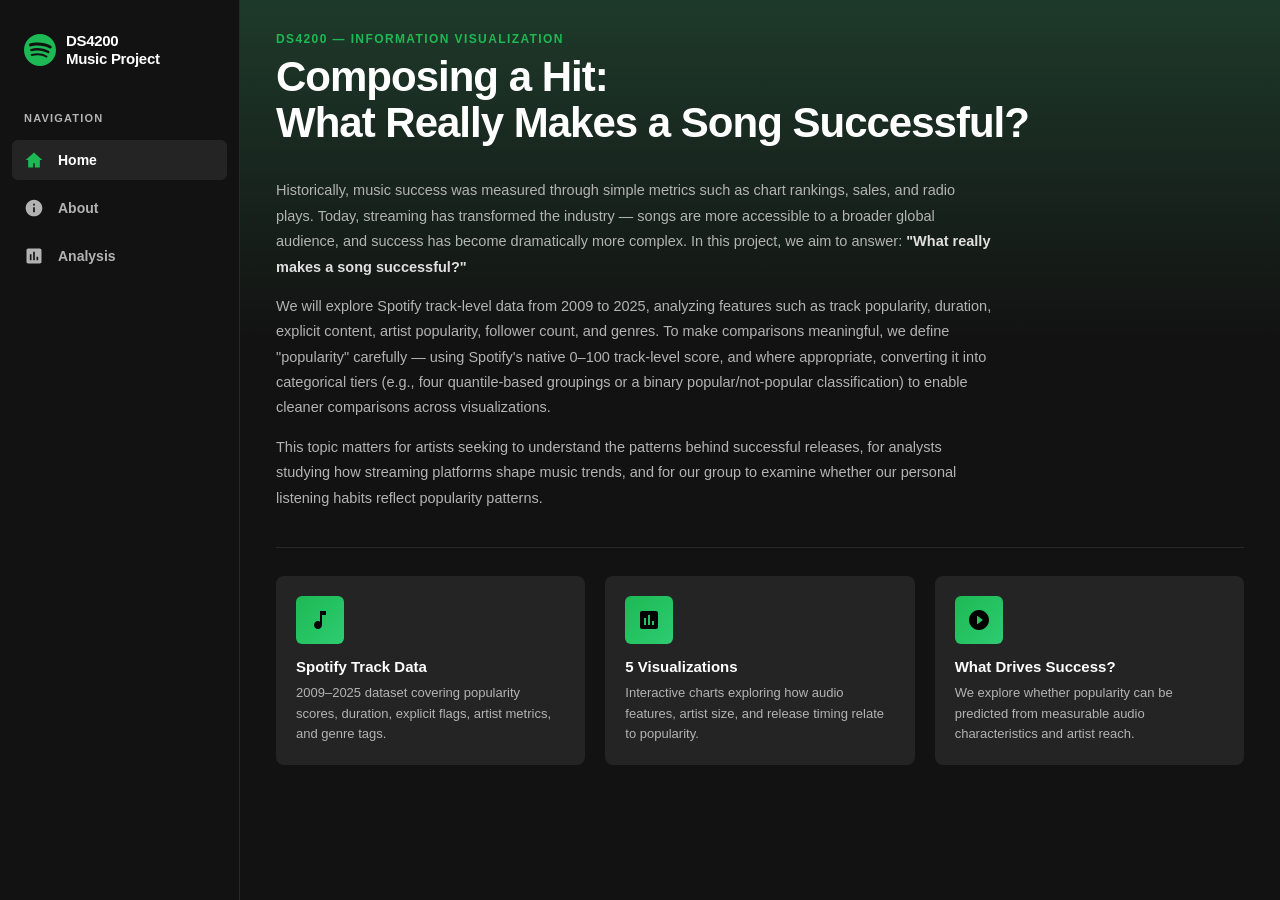
==== index.html @ d3564448 "Revise index.html structure with sidebar and content Updated the structure of index.html to include " ====
<!DOCTYPE html>
<html lang="en">
<head>
  <meta charset="UTF-8" />
  <meta name="viewport" content="width=device-width, initial-scale=1.0" />
  <title>Composing a Hit: What Really Makes a Song Successful?</title>
  <link rel="stylesheet" href="style.css" />
</head>
<body>
  <div class="app-shell">

    <!-- SIDEBAR -->
    <aside class="sidebar">
      <a class="sidebar-logo" href="index.html">
        <!-- Spotify-style logo -->
        <svg viewBox="0 0 24 24" xmlns="http://www.w3.org/2000/svg">
          <path d="M12 0C5.4 0 0 5.4 0 12s5.4 12 12 12 12-5.4 12-12S18.66 0 12 0zm5.521 17.34c-.24.359-.66.48-1.021.24-2.82-1.74-6.36-2.101-10.561-1.141-.418.122-.779-.179-.899-.539-.12-.421.18-.78.54-.9 4.56-1.021 8.52-.6 11.64 1.32.42.18.479.659.301 1.02zm1.44-3.3c-.301.42-.841.6-1.262.3-3.239-1.98-8.159-2.58-11.939-1.38-.479.12-1.02-.12-1.14-.6-.12-.48.12-1.021.6-1.141C9.6 9.9 15 10.561 18.72 12.84c.361.181.54.78.241 1.2zm.12-3.36C15.24 8.4 8.82 8.16 5.16 9.301c-.6.179-1.2-.181-1.38-.721-.18-.601.18-1.2.72-1.381 4.26-1.26 11.28-1.02 15.721 1.621.539.3.719 1.02.419 1.56-.299.421-1.02.599-1.559.3z"/>
        </svg>
        <span>DS4200<br/>Music Project</span>
      </a>

      <span class="sidebar-section-label">Navigation</span>

      <a href="index.html" class="nav-link active">
        <svg viewBox="0 0 24 24"><path d="M12 3L2 12h3v9h6v-5h2v5h6v-9h3L12 3z"/></svg>
        Home
      </a>
      <a href="about.html" class="nav-link">
        <svg viewBox="0 0 24 24"><path d="M12 2C6.48 2 2 6.48 2 12s4.48 10 10 10 10-4.48 10-10S17.52 2 12 2zm1 15h-2v-6h2v6zm0-8h-2V7h2v2z"/></svg>
        About
      </a>
      <a href="analysis.html" class="nav-link">
        <svg viewBox="0 0 24 24"><path d="M19 3H5c-1.1 0-2 .9-2 2v14c0 1.1.9 2 2 2h14c1.1 0 2-.9 2-2V5c0-1.1-.9-2-2-2zM9 17H7v-7h2v7zm4 0h-2V7h2v10zm4 0h-2v-4h2v4z"/></svg>
        Analysis
      </a>
    </aside>

    <!-- MAIN CONTENT -->
    <main class="main-content">

      <div class="page-header">
        <div class="eyebrow">DS4200 — Information Visualization</div>
        <h1>Composing a Hit:<br/>What Really Makes a Song Successful?</h1>
      </div>

      <div class="prose-section">
        <p>Historically, music success was measured through simple metrics such as chart rankings, sales, and radio plays.
        Today, streaming has transformed the industry — songs are more accessible to a broader global audience, and success
        has become dramatically more complex. In this project, we aim to answer: <strong>"What really makes a song successful?"</strong></p>

        <p>We will explore Spotify track-level data from 2009 to 2025, analyzing features such as track popularity, duration,
        explicit content, artist popularity, follower count, and genres. To make comparisons meaningful, we define "popularity"
        carefully — using Spotify's native 0–100 track-level score, and where appropriate, converting it into categorical tiers
        (e.g., four quantile-based groupings or a binary popular/not-popular classification) to enable cleaner comparisons
        across visualizations.</p>

        <p>This topic matters for artists seeking to understand the patterns behind successful releases, for analysts studying
        how streaming platforms shape music trends, and for our group to examine whether our personal listening habits
        reflect popularity patterns.</p>
      </div>

      <hr class="sp-divider" />

      <div class="card-grid">
        <div class="card">
          <div class="card-icon">
            <svg viewBox="0 0 24 24"><path d="M12 3v10.55c-.59-.34-1.27-.55-2-.55-2.21 0-4 1.79-4 4s1.79 4 4 4 4-1.79 4-4V7h4V3h-6z"/></svg>
          </div>
          <h3>Spotify Track Data</h3>
          <p>2009–2025 dataset covering popularity scores, duration, explicit flags, artist metrics, and genre tags.</p>
        </div>
        <div class="card">
          <div class="card-icon">
            <svg viewBox="0 0 24 24"><path d="M19 3H5c-1.1 0-2 .9-2 2v14c0 1.1.9 2 2 2h14c1.1 0 2-.9 2-2V5c0-1.1-.9-2-2-2zM9 17H7v-7h2v7zm4 0h-2V7h2v10zm4 0h-2v-4h2v4z"/></svg>
          </div>
          <h3>5 Visualizations</h3>
          <p>Interactive charts exploring how audio features, artist size, and release timing relate to popularity.</p>
        </div>
        <div class="card">
          <div class="card-icon">
            <svg viewBox="0 0 24 24"><path d="M12 2C6.48 2 2 6.48 2 12s4.48 10 10 10 10-4.48 10-10S17.52 2 12 2zm-2 14.5v-9l6 4.5-6 4.5z"/></svg>
          </div>
          <h3>What Drives Success?</h3>
          <p>We explore whether popularity can be predicted from measurable audio characteristics and artist reach.</p>
        </div>
      </div>

    </main>
  </div>
</body>
</html>
---- style.css ----
/* =============================================
   SPOTIFY-INSPIRED THEME — DS4200 Music Project
   ============================================= */

*, *::before, *::after {
  box-sizing: border-box;
  margin: 0;
  padding: 0;
}

:root {
  --sp-black:      #121212;
  --sp-dark:       #181818;
  --sp-card:       #242424;
  --sp-hover:      #2a2a2a;
  --sp-green:      #1DB954;
  --sp-green-dim:  #1aa34a;
  --sp-white:      #FFFFFF;
  --sp-offwhite:   #B3B3B3;
  --sp-light:      #E0E0E0;
  --sp-sidebar-w:  240px;
  --sp-font: -apple-system, BlinkMacSystemFont, "SF Pro Display", "SF Pro Text",
             "Helvetica Neue", Arial, sans-serif;
}

html, body {
  height: 100%;
}

body {
  font-family: var(--sp-font);
  background-color: var(--sp-black);
  color: var(--sp-light);
  display: flex;
  flex-direction: column;
  min-height: 100vh;
}

/* ---- LAYOUT SHELL ---- */
.app-shell {
  display: flex;
  flex: 1;
  height: 100vh;
  overflow: hidden;
}

/* ---- SIDEBAR ---- */
.sidebar {
  width: var(--sp-sidebar-w);
  background-color: var(--sp-black);
  display: flex;
  flex-direction: column;
  padding: 24px 12px;
  flex-shrink: 0;
  gap: 8px;
  border-right: 1px solid #282828;
}

.sidebar-logo {
  display: flex;
  align-items: center;
  gap: 10px;
  padding: 8px 12px 20px;
  text-decoration: none;
}

.sidebar-logo svg {
  width: 32px;
  height: 32px;
  fill: var(--sp-green);
  flex-shrink: 0;
}

.sidebar-logo span {
  font-size: 15px;
  font-weight: 700;
  color: var(--sp-white);
  letter-spacing: -0.3px;
  line-height: 1.2;
}

.sidebar-section-label {
  font-size: 11px;
  font-weight: 700;
  text-transform: uppercase;
  letter-spacing: 1.2px;
  color: var(--sp-offwhite);
  padding: 16px 12px 8px;
}

.nav-link {
  display: flex;
  align-items: center;
  gap: 14px;
  padding: 10px 12px;
  border-radius: 6px;
  text-decoration: none;
  color: var(--sp-offwhite);
  font-size: 14px;
  font-weight: 600;
  transition: color 0.15s, background 0.15s;
}

.nav-link svg {
  width: 20px;
  height: 20px;
  fill: currentColor;
  flex-shrink: 0;
}

.nav-link:hover {
  color: var(--sp-white);
  background: var(--sp-hover);
}

.nav-link.active {
  color: var(--sp-white);
  background: var(--sp-card);
}

.nav-link.active svg {
  fill: var(--sp-green);
}

/* ---- MAIN CONTENT ---- */
.main-content {
  flex: 1;
  overflow-y: auto;
  background: linear-gradient(180deg, #1e3a2a 0%, var(--sp-black) 340px);
  padding: 32px 36px 80px;
}

/* scrollbar */
.main-content::-webkit-scrollbar { width: 8px; }
.main-content::-webkit-scrollbar-track { background: transparent; }
.main-content::-webkit-scrollbar-thumb { background: #535353; border-radius: 4px; }

/* ---- PAGE HEADER ---- */
.page-header {
  margin-bottom: 32px;
}

.page-header .eyebrow {
  font-size: 12px;
  font-weight: 700;
  text-transform: uppercase;
  letter-spacing: 1.4px;
  color: var(--sp-green);
  margin-bottom: 8px;
}

.page-header h1 {
  font-size: clamp(24px, 4vw, 42px);
  font-weight: 900;
  color: var(--sp-white);
  letter-spacing: -1px;
  line-height: 1.1;
}

/* ---- CARDS ---- */
.card-grid {
  display: grid;
  grid-template-columns: repeat(auto-fill, minmax(280px, 1fr));
  gap: 20px;
  margin-top: 24px;
}

.card {
  background: var(--sp-card);
  border-radius: 8px;
  padding: 20px;
  transition: background 0.2s;
}

.card:hover {
  background: var(--sp-hover);
}

.card-icon {
  width: 48px;
  height: 48px;
  background: linear-gradient(135deg, var(--sp-green), #2ecc71);
  border-radius: 6px;
  display: flex;
  align-items: center;
  justify-content: center;
  margin-bottom: 14px;
}

.card-icon svg {
  width: 24px;
  height: 24px;
  fill: #000;
}

.card h3 {
  font-size: 15px;
  font-weight: 700;
  color: var(--sp-white);
  margin-bottom: 8px;
}

.card p {
  font-size: 13px;
  color: var(--sp-offwhite);
  line-height: 1.6;
}

/* ---- PROSE SECTION ---- */
.prose-section {
  max-width: 720px;
  margin-bottom: 36px;
}

.prose-section h2 {
  font-size: 22px;
  font-weight: 800;
  color: var(--sp-white);
  margin-bottom: 14px;
  letter-spacing: -0.4px;
}

.prose-section p {
  font-size: 14.5px;
  color: var(--sp-offwhite);
  line-height: 1.75;
  margin-bottom: 14px;
}

.prose-section p strong {
  color: var(--sp-light);
}

/* ---- DIVIDER ---- */
.sp-divider {
  border: none;
  border-top: 1px solid #282828;
  margin: 28px 0;
}

/* ---- SECTION HEADER (analysis) ---- */
.section-header {
  display: flex;
  align-items: baseline;
  justify-content: space-between;
  margin: 36px 0 16px;
}

.section-header h2 {
  font-size: 22px;
  font-weight: 800;
  color: var(--sp-white);
  letter-spacing: -0.4px;
}

.section-header h3 {
  font-size: 18px;
  font-weight: 700;
  color: var(--sp-white);
  letter-spacing: -0.3px;
}

/* ---- VIZ FRAMES ---- */
.viz-card {
  background: var(--sp-card);
  border-radius: 10px;
  padding: 24px;
  margin-bottom: 28px;
}

.viz-card h2 {
  font-size: 18px;
  font-weight: 700;
  color: var(--sp-white);
  margin-bottom: 6px;
}

.viz-card h3 {
  font-size: 16px;
  font-weight: 700;
  color: var(--sp-white);
  margin-bottom: 6px;
}

.viz-card .viz-desc {
  font-size: 13px;
  color: var(--sp-offwhite);
  margin-bottom: 16px;
  line-height: 1.6;
}

.viz-card iframe {
  display: block;
  width: 100%;
  max-width: 750px;
  height: 400px;
  border: none;
  border-radius: 6px;
  background: #1a1a1a;
}

/* ---- REFERENCE CARDS ---- */
.ref-card {
  background: var(--sp-card);
  border-radius: 8px;
  padding: 20px 24px;
  margin-bottom: 16px;
  border-left: 3px solid var(--sp-green);
  transition: background 0.2s;
}

.ref-card:hover {
  background: var(--sp-hover);
}

.ref-card .ref-number {
  font-size: 11px;
  font-weight: 700;
  text-transform: uppercase;
  letter-spacing: 1.2px;
  color: var(--sp-green);
  margin-bottom: 6px;
}

.ref-card h3 {
  font-size: 15px;
  font-weight: 700;
  color: var(--sp-white);
  margin-bottom: 8px;
}

.ref-card p {
  font-size: 13px;
  color: var(--sp-offwhite);
  line-height: 1.7;
  margin-bottom: 10px;
}

.ref-card a {
  font-size: 12px;
  font-weight: 600;
  color: var(--sp-green);
  text-decoration: none;
  display: inline-flex;
  align-items: center;
  gap: 4px;
  transition: color 0.15s;
}

.ref-card a:hover {
  color: #fff;
  text-decoration: underline;
}

/* ---- SUMMARY BOX ---- */
.summary-box {
  background: linear-gradient(135deg, #1e3a2a, #1a2e20);
  border: 1px solid #2d5a3d;
  border-radius: 10px;
  padding: 24px 28px;
  margin-top: 36px;
}

.summary-box h2 {
  font-size: 18px;
  font-weight: 800;
  color: var(--sp-white);
  margin-bottom: 12px;
}

.summary-box p {
  font-size: 13.5px;
  color: var(--sp-offwhite);
  line-height: 1.75;
}

/* ---- RESPONSIVE ---- */
@media (max-width: 700px) {
  .sidebar { display: none; }
  .main-content { padding: 20px 18px 60px; }
}
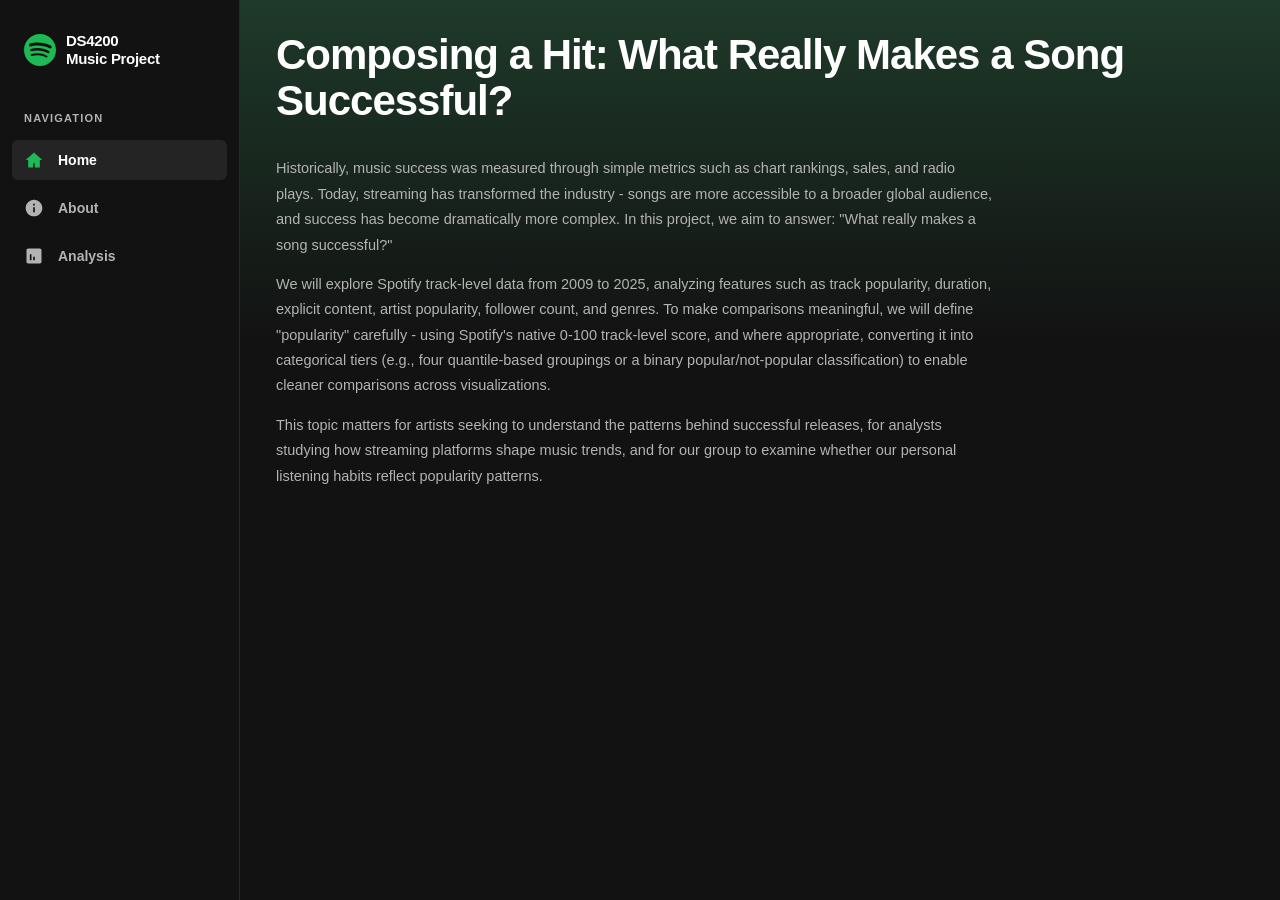
==== commit 8a750918: "Fix title casing and update content in index.html" ====
--- a/index.html
+++ b/index.html
@@ -3,16 +3,14 @@
 <head>
   <meta charset="UTF-8" />
   <meta name="viewport" content="width=device-width, initial-scale=1.0" />
-  <title>Composing a Hit: What Really Makes a Song Successful?</title>
+  <title>Composing a hit: What Really Makes a Song Successful?</title>
   <link rel="stylesheet" href="style.css" />
 </head>
 <body>
   <div class="app-shell">
 
-    <!-- SIDEBAR -->
     <aside class="sidebar">
       <a class="sidebar-logo" href="index.html">
-        <!-- Spotify-style logo -->
         <svg viewBox="0 0 24 24" xmlns="http://www.w3.org/2000/svg">
           <path d="M12 0C5.4 0 0 5.4 0 12s5.4 12 12 12 12-5.4 12-12S18.66 0 12 0zm5.521 17.34c-.24.359-.66.48-1.021.24-2.82-1.74-6.36-2.101-10.561-1.141-.418.122-.779-.179-.899-.539-.12-.421.18-.78.54-.9 4.56-1.021 8.52-.6 11.64 1.32.42.18.479.659.301 1.02zm1.44-3.3c-.301.42-.841.6-1.262.3-3.239-1.98-8.159-2.58-11.939-1.38-.479.12-1.02-.12-1.14-.6-.12-.48.12-1.021.6-1.141C9.6 9.9 15 10.561 18.72 12.84c.361.181.54.78.241 1.2zm.12-3.36C15.24 8.4 8.82 8.16 5.16 9.301c-.6.179-1.2-.181-1.38-.721-.18-.601.18-1.2.72-1.381 4.26-1.26 11.28-1.02 15.721 1.621.539.3.719 1.02.419 1.56-.299.421-1.02.599-1.559.3z"/>
         </svg>
@@ -30,61 +28,31 @@
         About
       </a>
       <a href="analysis.html" class="nav-link">
-        <svg viewBox="0 0 24 24"><path d="M19 3H5c-1.1 0-2 .9-2 2v14c0 1.1.9 2 2 2h14c1.1 0 2-.9 2-2V5c0-1.1-.9-2-2-2zM9 17H7v-7h2v7zm4 0h-2V7h2v10zm4 0h-2v-4h2v4z"/></svg>
+        <svg viewBox="0 0 24 24"><path d="M19 3H5c-1.1 0-2 .9-2 2v14c0 1.1.9 2 2 2h14c1.1 0 2-.9 2-2V5c0-1.1-.9-2-2-2zM9 17H7v-7h2v7zm4 0h-2v-4h2v4z"/></svg>
         Analysis
       </a>
     </aside>
 
-    <!-- MAIN CONTENT -->
     <main class="main-content">
-
       <div class="page-header">
-        <div class="eyebrow">DS4200 — Information Visualization</div>
-        <h1>Composing a Hit:<br/>What Really Makes a Song Successful?</h1>
+        <h1>Composing a Hit: What Really Makes a Song Successful?</h1>
       </div>
 
       <div class="prose-section">
         <p>Historically, music success was measured through simple metrics such as chart rankings, sales, and radio plays.
-        Today, streaming has transformed the industry — songs are more accessible to a broader global audience, and success
-        has become dramatically more complex. In this project, we aim to answer: <strong>"What really makes a song successful?"</strong></p>
+        Today, streaming has transformed the industry - songs are more accessible to a broader global audience, and success
+        has become dramatically more complex. In this project, we aim to answer: "What really makes a song successful?"</p>
 
         <p>We will explore Spotify track-level data from 2009 to 2025, analyzing features such as track popularity, duration,
-        explicit content, artist popularity, follower count, and genres. To make comparisons meaningful, we define "popularity"
-        carefully — using Spotify's native 0–100 track-level score, and where appropriate, converting it into categorical tiers
-        (e.g., four quantile-based groupings or a binary popular/not-popular classification) to enable cleaner comparisons
-        across visualizations.</p>
+        explicit content, artist popularity, follower count, and genres. To make comparisons meaningful, we will define "popularity"
+        carefully - using Spotify's native 0-100 track-level score, and where appropriate, converting it into categorical tiers
+        (e.g., four quantile-based groupings or a binary popular/not-popular classification) to enable cleaner comparisons across
+        visualizations.</p>
 
-        <p>This topic matters for artists seeking to understand the patterns behind successful releases, for analysts studying
-        how streaming platforms shape music trends, and for our group to examine whether our personal listening habits
-        reflect popularity patterns.</p>
+        <p>This topic matters for artists seeking to understand the patterns behind successful releases, for analysts studying how
+        streaming platforms shape music trends, and for our group to examine whether our personal listening habits reflect popularity
+        patterns.</p>
       </div>
-
-      <hr class="sp-divider" />
-
-      <div class="card-grid">
-        <div class="card">
-          <div class="card-icon">
-            <svg viewBox="0 0 24 24"><path d="M12 3v10.55c-.59-.34-1.27-.55-2-.55-2.21 0-4 1.79-4 4s1.79 4 4 4 4-1.79 4-4V7h4V3h-6z"/></svg>
-          </div>
-          <h3>Spotify Track Data</h3>
-          <p>2009–2025 dataset covering popularity scores, duration, explicit flags, artist metrics, and genre tags.</p>
-        </div>
-        <div class="card">
-          <div class="card-icon">
-            <svg viewBox="0 0 24 24"><path d="M19 3H5c-1.1 0-2 .9-2 2v14c0 1.1.9 2 2 2h14c1.1 0 2-.9 2-2V5c0-1.1-.9-2-2-2zM9 17H7v-7h2v7zm4 0h-2V7h2v10zm4 0h-2v-4h2v4z"/></svg>
-          </div>
-          <h3>5 Visualizations</h3>
-          <p>Interactive charts exploring how audio features, artist size, and release timing relate to popularity.</p>
-        </div>
-        <div class="card">
-          <div class="card-icon">
-            <svg viewBox="0 0 24 24"><path d="M12 2C6.48 2 2 6.48 2 12s4.48 10 10 10 10-4.48 10-10S17.52 2 12 2zm-2 14.5v-9l6 4.5-6 4.5z"/></svg>
-          </div>
-          <h3>What Drives Success?</h3>
-          <p>We explore whether popularity can be predicted from measurable audio characteristics and artist reach.</p>
-        </div>
-      </div>
-
     </main>
   </div>
 </body>
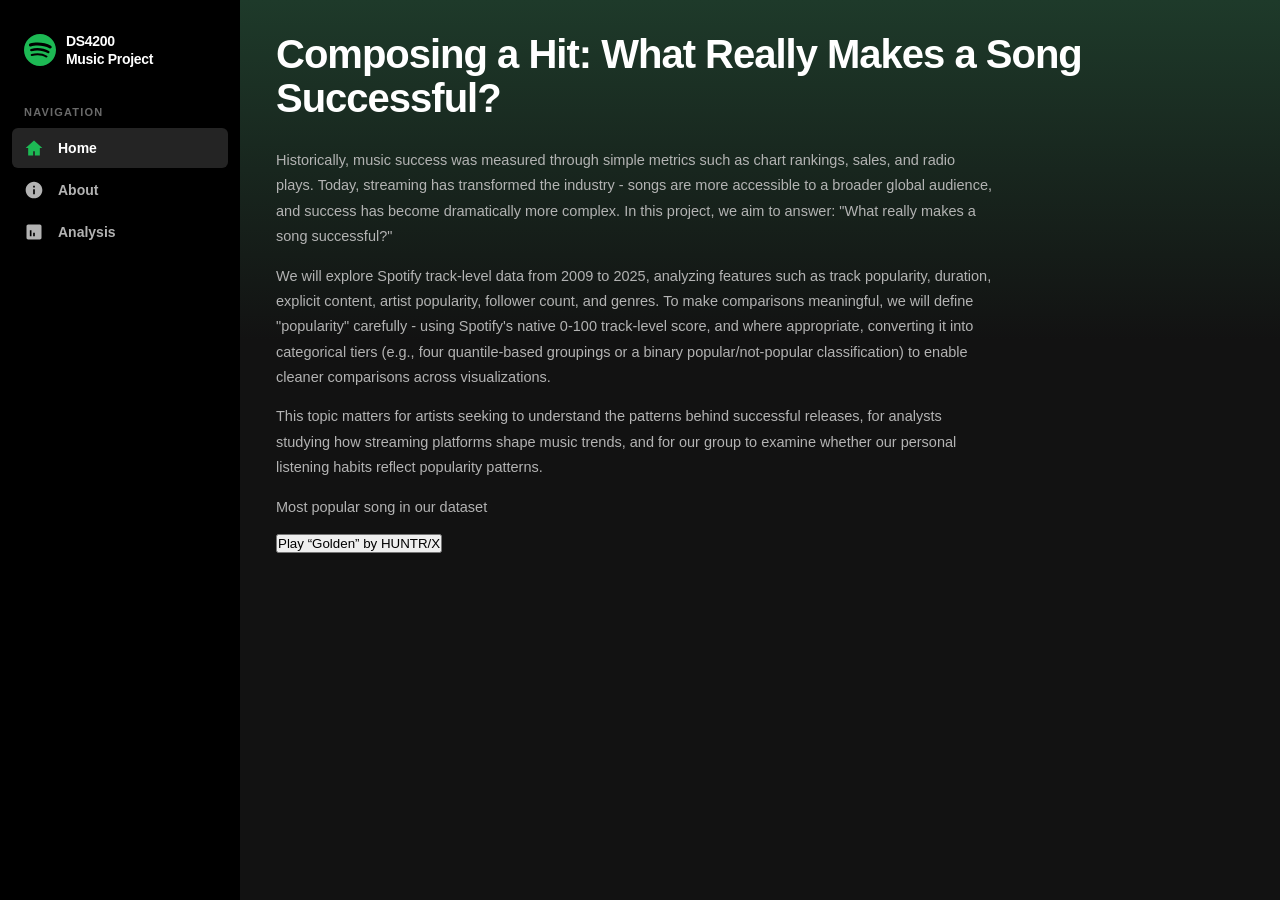
==== commit d93c0ac6: "Update index.html" ====
--- a/index.html
+++ b/index.html
@@ -52,8 +52,37 @@
         <p>This topic matters for artists seeking to understand the patterns behind successful releases, for analysts studying how
         streaming platforms shape music trends, and for our group to examine whether our personal listening habits reflect popularity
         patterns.</p>
+
+        <div class="top-song-feature">
+          <p class="top-song-label">Most popular song in our dataset</p>
+          
+          <button class="top-song-button" onclick="toggleTopSongPlayer()">Play “Golden” by HUNTR/X</button>
+
+          <div id="top-song-player" style="display: none; margin-top: 16px;">
+            <iframe
+              style="border-radius:12px"
+              src="https://open.spotify.com/embed/track/1CPZ5BxNNd0n0nF4Orb9JS?utm_source=generator"
+              width="100%"
+              height="152"
+              frameborder="0"
+              allowfullscreen=""
+              allow="autoplay; clipboard-write; encrypted-media; fullscreen; picture-in-picture"
+              loading="lazy">
+            </iframe>
+          </div>
+        </div>
       </div>
     </main>
   </div>
+<script>
+  function toggleTopSongPlayer() {
+    const player = document.getElementById("top-song-player");
+    if (player.style.display === "none") {
+      player.style.display = "block";
+    } else {
+      player.style.display = "none";
+    }
+  }
+</script>  
 </body>
 </html>
--- a/style.css
+++ b/style.css
@@ -14,7 +14,6 @@
   --sp-card:       #242424;
   --sp-hover:      #2a2a2a;
   --sp-green:      #1DB954;
-  --sp-green-dim:  #1aa34a;
   --sp-white:      #FFFFFF;
   --sp-offwhite:   #B3B3B3;
   --sp-light:      #E0E0E0;
@@ -23,9 +22,7 @@
              "Helvetica Neue", Arial, sans-serif;
 }
 
-html, body {
-  height: 100%;
-}
+html, body { height: 100%; }
 
 body {
   font-family: var(--sp-font);
@@ -36,7 +33,6 @@
   min-height: 100vh;
 }
 
-/* ---- LAYOUT SHELL ---- */
 .app-shell {
   display: flex;
   flex: 1;
@@ -44,16 +40,15 @@
   overflow: hidden;
 }
 
-/* ---- SIDEBAR ---- */
+/* SIDEBAR */
 .sidebar {
   width: var(--sp-sidebar-w);
-  background-color: var(--sp-black);
+  background-color: #000;
   display: flex;
   flex-direction: column;
   padding: 24px 12px;
   flex-shrink: 0;
-  gap: 8px;
-  border-right: 1px solid #282828;
+  gap: 2px;
 }
 
 .sidebar-logo {
@@ -72,11 +67,11 @@
 }
 
 .sidebar-logo span {
-  font-size: 15px;
+  font-size: 14px;
   font-weight: 700;
   color: var(--sp-white);
   letter-spacing: -0.3px;
-  line-height: 1.2;
+  line-height: 1.3;
 }
 
 .sidebar-section-label {
@@ -84,7 +79,7 @@
   font-weight: 700;
   text-transform: uppercase;
   letter-spacing: 1.2px;
-  color: var(--sp-offwhite);
+  color: #6a6a6a;
   padding: 16px 12px 8px;
 }
 
@@ -110,7 +105,7 @@
 
 .nav-link:hover {
   color: var(--sp-white);
-  background: var(--sp-hover);
+  background: #1a1a1a;
 }
 
 .nav-link.active {
@@ -118,11 +113,9 @@
   background: var(--sp-card);
 }
 
-.nav-link.active svg {
-  fill: var(--sp-green);
-}
-
-/* ---- MAIN CONTENT ---- */
+.nav-link.active svg { fill: var(--sp-green); }
+
+/* MAIN CONTENT */
 .main-content {
   flex: 1;
   overflow-y: auto;
@@ -130,94 +123,25 @@
   padding: 32px 36px 80px;
 }
 
-/* scrollbar */
 .main-content::-webkit-scrollbar { width: 8px; }
 .main-content::-webkit-scrollbar-track { background: transparent; }
 .main-content::-webkit-scrollbar-thumb { background: #535353; border-radius: 4px; }
 
-/* ---- PAGE HEADER ---- */
-.page-header {
-  margin-bottom: 32px;
-}
-
-.page-header .eyebrow {
-  font-size: 12px;
-  font-weight: 700;
-  text-transform: uppercase;
-  letter-spacing: 1.4px;
-  color: var(--sp-green);
-  margin-bottom: 8px;
-}
+/* PAGE HEADER */
+.page-header { margin-bottom: 28px; }
 
 .page-header h1 {
-  font-size: clamp(24px, 4vw, 42px);
+  font-size: clamp(24px, 4vw, 40px);
   font-weight: 900;
   color: var(--sp-white);
   letter-spacing: -1px;
   line-height: 1.1;
 }
 
-/* ---- CARDS ---- */
-.card-grid {
-  display: grid;
-  grid-template-columns: repeat(auto-fill, minmax(280px, 1fr));
-  gap: 20px;
-  margin-top: 24px;
-}
-
-.card {
-  background: var(--sp-card);
-  border-radius: 8px;
-  padding: 20px;
-  transition: background 0.2s;
-}
-
-.card:hover {
-  background: var(--sp-hover);
-}
-
-.card-icon {
-  width: 48px;
-  height: 48px;
-  background: linear-gradient(135deg, var(--sp-green), #2ecc71);
-  border-radius: 6px;
-  display: flex;
-  align-items: center;
-  justify-content: center;
-  margin-bottom: 14px;
-}
-
-.card-icon svg {
-  width: 24px;
-  height: 24px;
-  fill: #000;
-}
-
-.card h3 {
-  font-size: 15px;
-  font-weight: 700;
-  color: var(--sp-white);
-  margin-bottom: 8px;
-}
-
-.card p {
-  font-size: 13px;
-  color: var(--sp-offwhite);
-  line-height: 1.6;
-}
-
-/* ---- PROSE SECTION ---- */
+/* PROSE */
 .prose-section {
   max-width: 720px;
-  margin-bottom: 36px;
-}
-
-.prose-section h2 {
-  font-size: 22px;
-  font-weight: 800;
-  color: var(--sp-white);
-  margin-bottom: 14px;
-  letter-spacing: -0.4px;
+  margin-bottom: 32px;
 }
 
 .prose-section p {
@@ -227,79 +151,38 @@
   margin-bottom: 14px;
 }
 
-.prose-section p strong {
-  color: var(--sp-light);
-}
-
-/* ---- DIVIDER ---- */
-.sp-divider {
-  border: none;
-  border-top: 1px solid #282828;
-  margin: 28px 0;
-}
-
-/* ---- SECTION HEADER (analysis) ---- */
-.section-header {
-  display: flex;
-  align-items: baseline;
-  justify-content: space-between;
-  margin: 36px 0 16px;
-}
-
-.section-header h2 {
-  font-size: 22px;
-  font-weight: 800;
-  color: var(--sp-white);
-  letter-spacing: -0.4px;
-}
-
-.section-header h3 {
-  font-size: 18px;
-  font-weight: 700;
-  color: var(--sp-white);
-  letter-spacing: -0.3px;
-}
-
-/* ---- VIZ FRAMES ---- */
+/* VIZ CARDS */
 .viz-card {
   background: var(--sp-card);
   border-radius: 10px;
   padding: 24px;
-  margin-bottom: 28px;
+  margin-bottom: 24px;
 }
 
 .viz-card h2 {
   font-size: 18px;
   font-weight: 700;
   color: var(--sp-white);
-  margin-bottom: 6px;
+  margin-bottom: 16px;
 }
 
 .viz-card h3 {
   font-size: 16px;
   font-weight: 700;
   color: var(--sp-white);
-  margin-bottom: 6px;
-}
-
-.viz-card .viz-desc {
-  font-size: 13px;
-  color: var(--sp-offwhite);
   margin-bottom: 16px;
-  line-height: 1.6;
 }
 
 .viz-card iframe {
   display: block;
-  width: 100%;
-  max-width: 750px;
+  width: 750px;
   height: 400px;
   border: none;
   border-radius: 6px;
   background: #1a1a1a;
 }
 
-/* ---- REFERENCE CARDS ---- */
+/* REFERENCE CARDS */
 .ref-card {
   background: var(--sp-card);
   border-radius: 8px;
@@ -309,9 +192,7 @@
   transition: background 0.2s;
 }
 
-.ref-card:hover {
-  background: var(--sp-hover);
-}
+.ref-card:hover { background: var(--sp-hover); }
 
 .ref-card .ref-number {
   font-size: 11px;
@@ -330,51 +211,24 @@
 }
 
 .ref-card p {
-  font-size: 13px;
+  font-size: 13.5px;
   color: var(--sp-offwhite);
   line-height: 1.7;
-  margin-bottom: 10px;
+  margin-bottom: 8px;
 }
 
 .ref-card a {
-  font-size: 12px;
-  font-weight: 600;
   color: var(--sp-green);
   text-decoration: none;
-  display: inline-flex;
-  align-items: center;
-  gap: 4px;
-  transition: color 0.15s;
+  font-weight: 600;
 }
 
 .ref-card a:hover {
+  text-decoration: underline;
   color: #fff;
-  text-decoration: underline;
-}
-
-/* ---- SUMMARY BOX ---- */
-.summary-box {
-  background: linear-gradient(135deg, #1e3a2a, #1a2e20);
-  border: 1px solid #2d5a3d;
-  border-radius: 10px;
-  padding: 24px 28px;
-  margin-top: 36px;
-}
-
-.summary-box h2 {
-  font-size: 18px;
-  font-weight: 800;
-  color: var(--sp-white);
-  margin-bottom: 12px;
-}
-
-.summary-box p {
-  font-size: 13.5px;
-  color: var(--sp-offwhite);
-  line-height: 1.75;
-}
-
-/* ---- RESPONSIVE ---- */
+}
+
+/* RESPONSIVE */
 @media (max-width: 700px) {
   .sidebar { display: none; }
   .main-content { padding: 20px 18px 60px; }
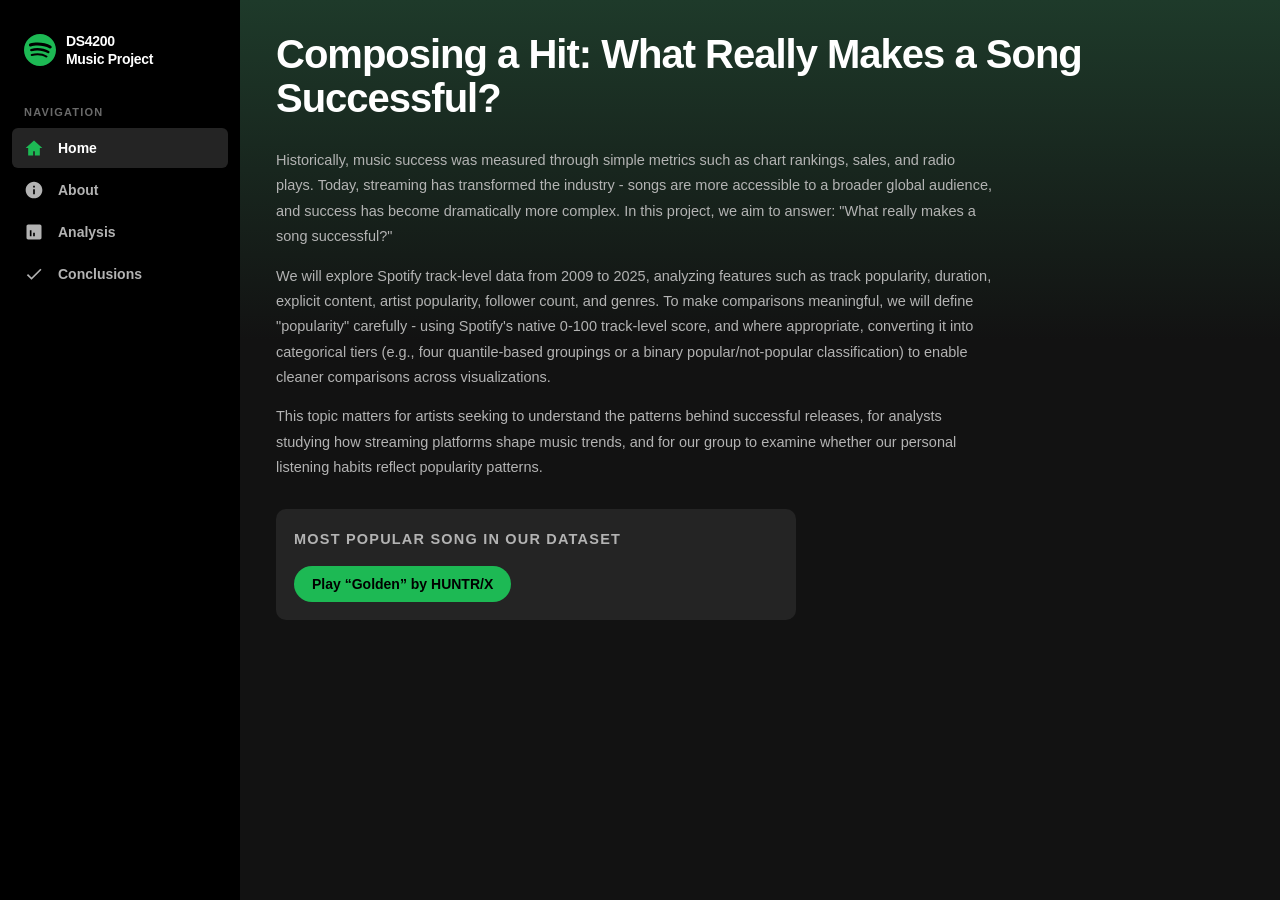
==== commit f6720070: "Add link to conclusions page in index.html" ====
--- a/index.html
+++ b/index.html
@@ -30,6 +30,10 @@
       <a href="analysis.html" class="nav-link">
         <svg viewBox="0 0 24 24"><path d="M19 3H5c-1.1 0-2 .9-2 2v14c0 1.1.9 2 2 2h14c1.1 0 2-.9 2-2V5c0-1.1-.9-2-2-2zM9 17H7v-7h2v7zm4 0h-2v-4h2v4z"/></svg>
         Analysis
+      </a>
+      <a href="conclusion.html" class="nav-link">
+       <svg viewBox="0 0 24 24"><path d="M9 16.17L4.83 12l-1.42 1.41L9 19 21 7l-1.41-1.41L9 16.17z"/></svg>
+        Conclusions
       </a>
     </aside>
 
--- a/style.css
+++ b/style.css
@@ -151,6 +151,14 @@
   margin-bottom: 14px;
 }
 
+.prose-section h2 {
+  font-size: 18px;
+  font-weight: 800;
+  color: var(--sp-white);
+  margin: 28px 0 10px;
+  letter-spacing: -0.3px;
+}
+
 /* VIZ CARDS */
 .viz-card {
   background: var(--sp-card);
@@ -175,11 +183,10 @@
 
 .viz-card iframe {
   display: block;
-  width: 750px;
-  height: 400px;
+  width: 100%;
   border: none;
   border-radius: 6px;
-  background: #1a1a1a;
+  background: #ffffff;
 }
 
 /* REFERENCE CARDS */
@@ -228,8 +235,113 @@
   color: #fff;
 }
 
+.top-song-feature {
+  margin-top: 28px;
+  max-width: 520px;
+  padding: 18px;
+  background: var(--sp-card);
+  border-radius: 10px;
+}
+
+.top-song-label {
+  font-size: 11px;
+  font-weight: 700;
+  text-transform: uppercase;
+  letter-spacing: 1.2px;
+  color: var(--sp-green);
+  margin-bottom: 10px;
+}
+
+.top-song-button {
+  background: var(--sp-green);
+  color: #000;
+  border: none;
+  border-radius: 999px;
+  padding: 10px 18px;
+  font-size: 14px;
+  font-weight: 700;
+  cursor: pointer;
+  transition: transform 0.15s ease, opacity 0.15s ease;
+}
+
+.top-song-button:hover {
+  opacity: 0.9;
+  transform: translateY(-1px);
+}
+
 /* RESPONSIVE */
 @media (max-width: 700px) {
   .sidebar { display: none; }
   .main-content { padding: 20px 18px 60px; }
 }
+
+/* CONCLUSION PAGE */
+.insight-card {
+  display: flex;
+  gap: 18px;
+  align-items: flex-start;
+  background: var(--sp-card);
+  border-radius: 8px;
+  padding: 18px 20px;
+  margin-bottom: 12px;
+}
+
+.insight-number {
+  font-size: 22px;
+  font-weight: 900;
+  color: var(--sp-green);
+  flex-shrink: 0;
+  line-height: 1;
+  padding-top: 2px;
+}
+
+.insight-title {
+  font-size: 14px;
+  font-weight: 700;
+  color: var(--sp-white);
+  margin-bottom: 6px;
+}
+
+.insight-card p {
+  font-size: 13px;
+  color: var(--sp-offwhite);
+  line-height: 1.7;
+  margin: 0;
+}
+
+.future-card {
+  background: var(--sp-card);
+  border-radius: 8px;
+  padding: 16px 20px;
+  margin-bottom: 12px;
+  border-top: 2px solid #1DB95433;
+}
+
+.future-title {
+  font-size: 14px;
+  font-weight: 700;
+  color: var(--sp-green);
+  margin-bottom: 6px;
+}
+
+.future-card p {
+  font-size: 13px;
+  color: var(--sp-offwhite);
+  line-height: 1.7;
+  margin: 0;
+}
+
+.summary-box {
+  background: linear-gradient(135deg, #1e3a2a, #172b1e);
+  border: 1px solid #2d5a3d;
+  border-radius: 10px;
+  padding: 24px 28px;
+  margin-top: 28px;
+}
+
+.summary-box p {
+  font-size: 14px;
+  color: var(--sp-offwhite);
+  line-height: 1.75;
+  margin: 0;
+}
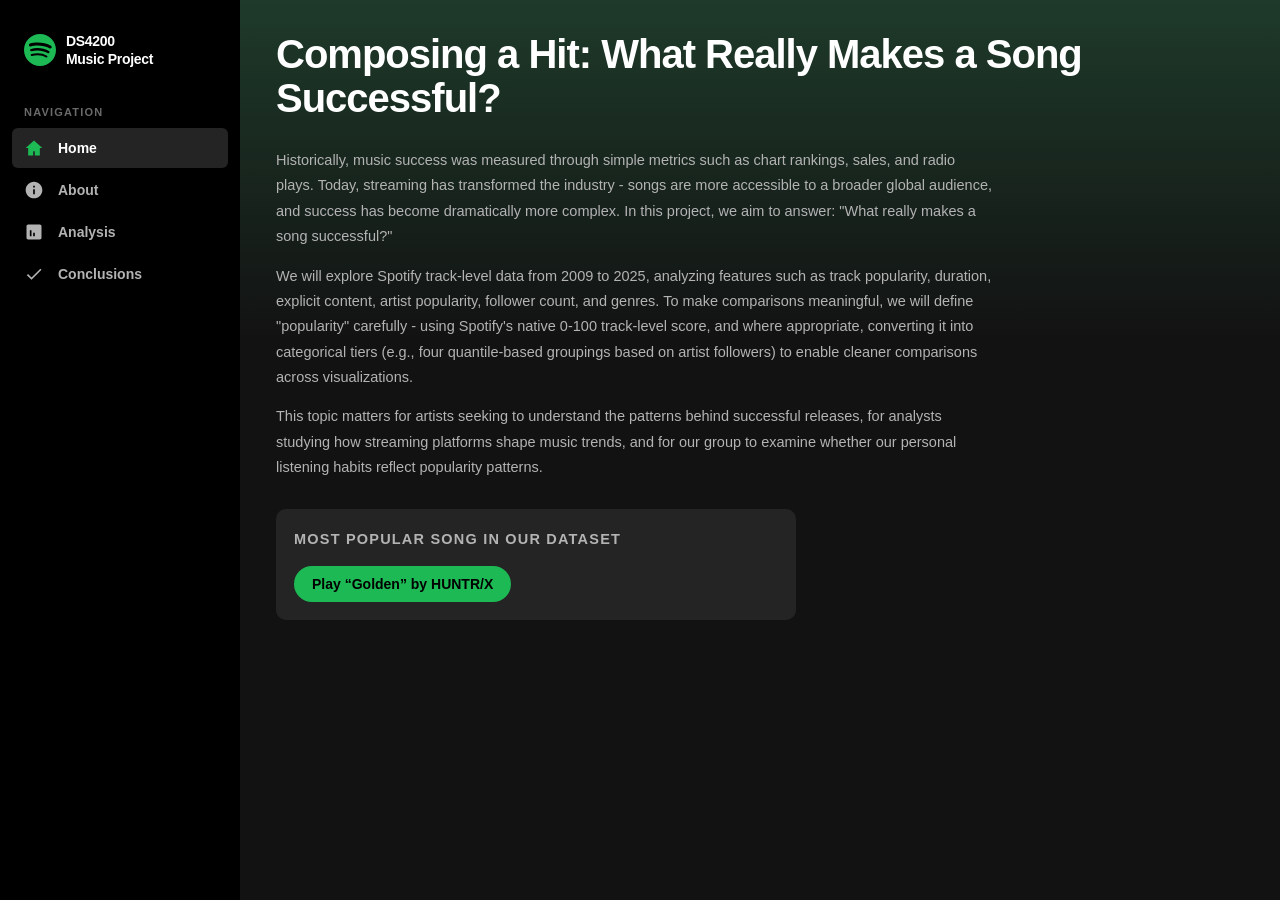
==== commit 7faa5b83: "Update popularity definition in analysis section Clarified the definition of 'popularity' by specify" ====
--- a/index.html
+++ b/index.html
@@ -50,7 +50,7 @@
         <p>We will explore Spotify track-level data from 2009 to 2025, analyzing features such as track popularity, duration,
         explicit content, artist popularity, follower count, and genres. To make comparisons meaningful, we will define "popularity"
         carefully - using Spotify's native 0-100 track-level score, and where appropriate, converting it into categorical tiers
-        (e.g., four quantile-based groupings or a binary popular/not-popular classification) to enable cleaner comparisons across
+        (e.g., four quantile-based groupings based on artist followers) to enable cleaner comparisons across
         visualizations.</p>
 
         <p>This topic matters for artists seeking to understand the patterns behind successful releases, for analysts studying how
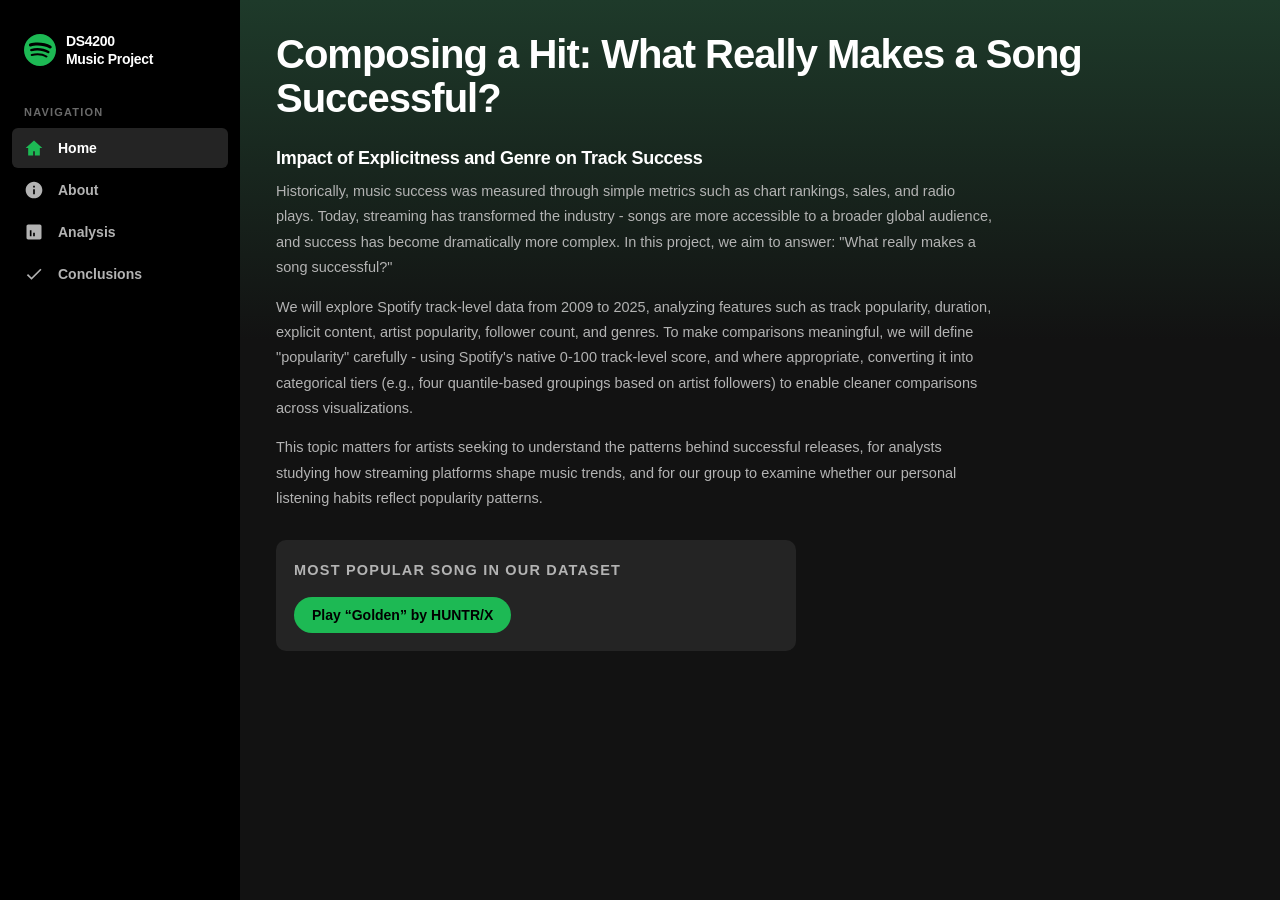
==== commit 399fecc0: "Add section on impact of explicitness and genre" ====
--- a/index.html
+++ b/index.html
@@ -43,6 +43,7 @@
       </div>
 
       <div class="prose-section">
+        <h2>Impact of Explicitness and Genre on Track Success</h2>
         <p>Historically, music success was measured through simple metrics such as chart rankings, sales, and radio plays.
         Today, streaming has transformed the industry - songs are more accessible to a broader global audience, and success
         has become dramatically more complex. In this project, we aim to answer: "What really makes a song successful?"</p>
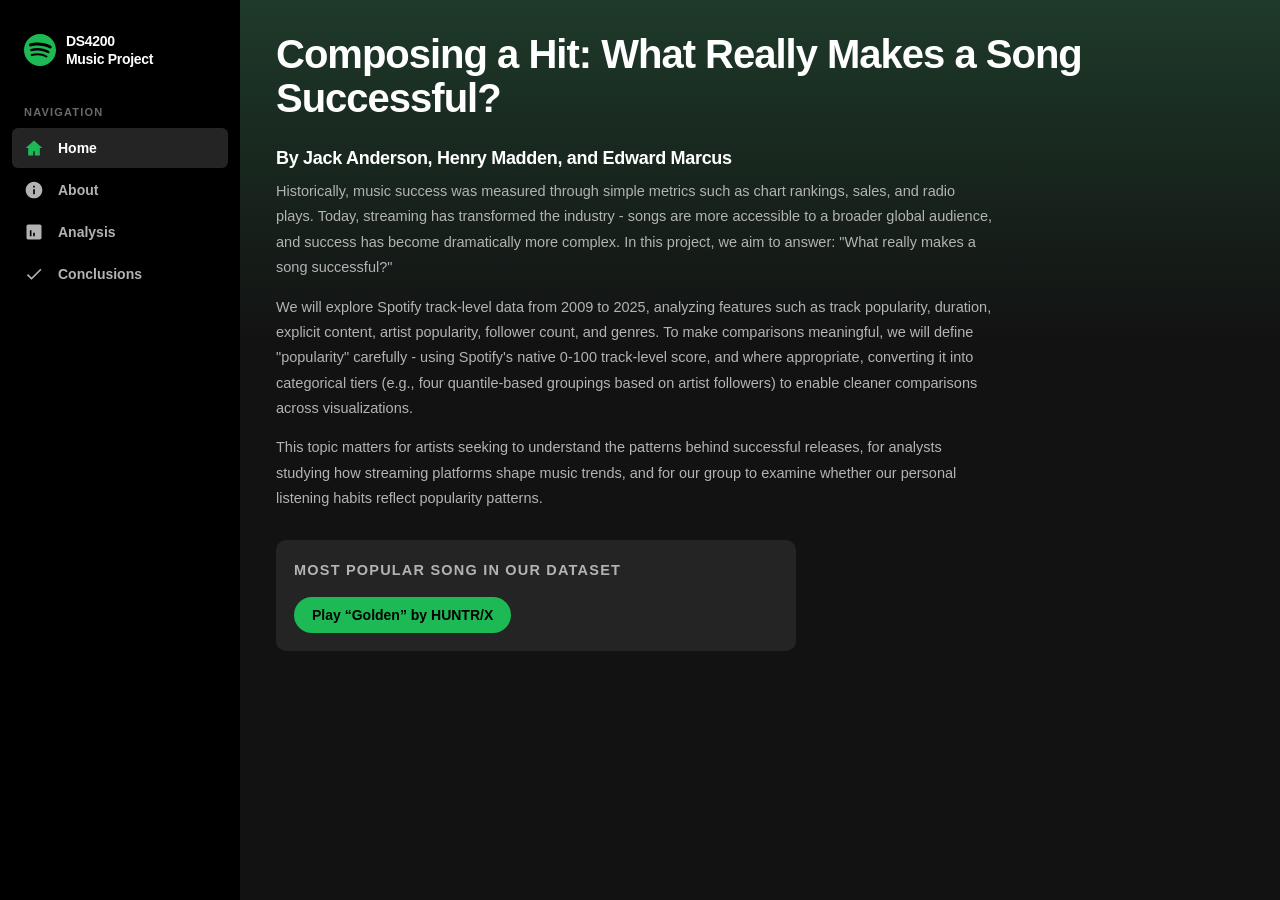
==== commit 4828ab52: "Update subtitle and authors in index.html" ====
--- a/index.html
+++ b/index.html
@@ -43,7 +43,7 @@
       </div>
 
       <div class="prose-section">
-        <h2>Impact of Explicitness and Genre on Track Success</h2>
+        <h2>By Jack Anderson, Henry Madden, and Edward Marcus</h2>
         <p>Historically, music success was measured through simple metrics such as chart rankings, sales, and radio plays.
         Today, streaming has transformed the industry - songs are more accessible to a broader global audience, and success
         has become dramatically more complex. In this project, we aim to answer: "What really makes a song successful?"</p>
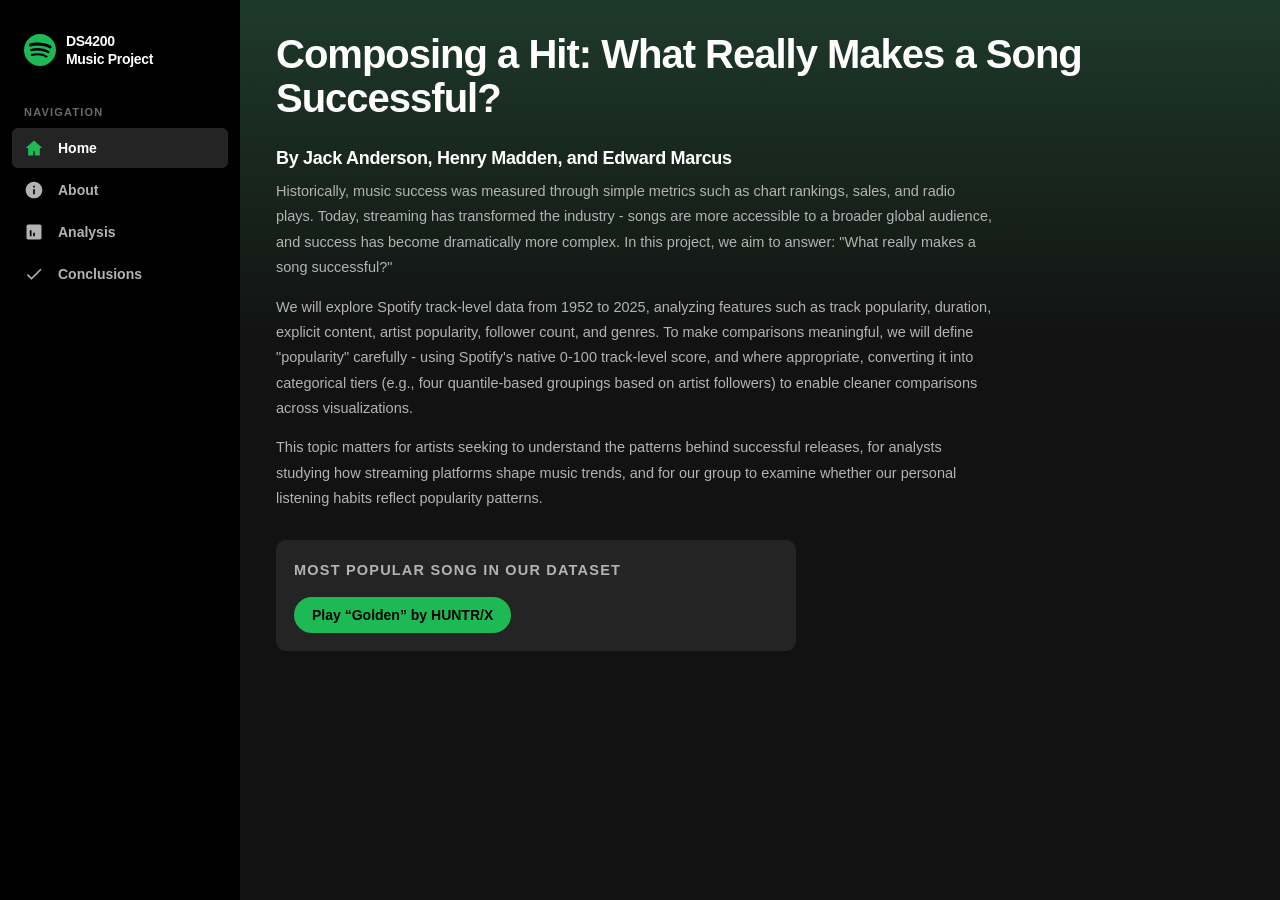
==== commit 2a852794: "Update year range for Spotify data analysis" ====
--- a/index.html
+++ b/index.html
@@ -48,7 +48,7 @@
         Today, streaming has transformed the industry - songs are more accessible to a broader global audience, and success
         has become dramatically more complex. In this project, we aim to answer: "What really makes a song successful?"</p>
 
-        <p>We will explore Spotify track-level data from 2009 to 2025, analyzing features such as track popularity, duration,
+        <p>We will explore Spotify track-level data from 1952 to 2025, analyzing features such as track popularity, duration,
         explicit content, artist popularity, follower count, and genres. To make comparisons meaningful, we will define "popularity"
         carefully - using Spotify's native 0-100 track-level score, and where appropriate, converting it into categorical tiers
         (e.g., four quantile-based groupings based on artist followers) to enable cleaner comparisons across
